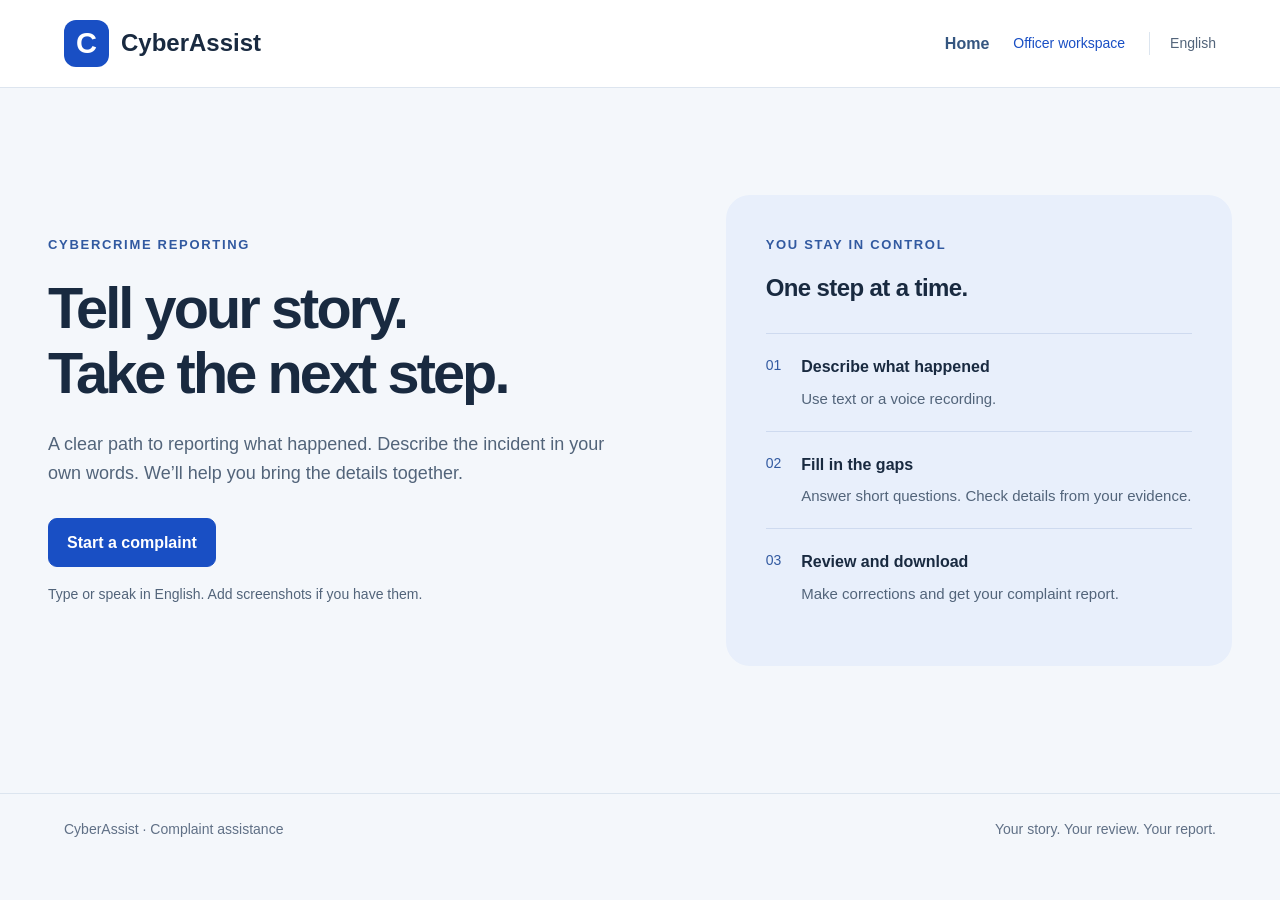
==== static/citizen.html @ 26fe91f8 "Build offline guided citizen complaint workflow" ====
<!doctype html>
<html lang="en"><head><meta charset="utf-8"><meta name="viewport" content="width=device-width,initial-scale=1"><title>CyberAssist · Report a cybercrime</title><link rel="icon" href="/static/cyberassist-mark.svg"><link rel="stylesheet" href="/static/citizen.css"></head>
<body><header class="header"><a class="brand" href="/" aria-label="CyberAssist home"><span class="brand-icon">C</span>CyberAssist</a><nav aria-label="Main navigation"><button class="text-button" id="home">Home</button><a href="/officer">Officer workspace</a><span class="language">English</span></nav></header>
<main><section id="landing" class="landing"><div class="hero"><span class="eyebrow">CYBERCRIME REPORTING</span><h1>Tell your story.<br>Take the next step.</h1><p>A clear path to reporting what happened. Describe the incident in your own words. We’ll help you bring the details together.</p><div class="hero-actions"><button class="primary" id="start">Start a complaint</button><button id="resume" hidden>Continue saved complaint</button></div><p class="small">Type or speak in English. Add screenshots if you have them.</p></div><aside class="hero-card"><span class="eyebrow">YOU STAY IN CONTROL</span><h2>One step at a time.</h2><ul class="feature-list"><li><span>01</span><div><strong>Describe what happened</strong><p>Use text or a voice recording.</p></div></li><li><span>02</span><div><strong>Fill in the gaps</strong><p>Answer short questions. Check details from your evidence.</p></div></li><li><span>03</span><div><strong>Review and download</strong><p>Make corrections and get your complaint report.</p></div></li></ul></aside></section>
<section id="workspace" hidden><div class="workspace-top"><div><span class="eyebrow">YOUR COMPLAINT</span><h1 id="step-title" tabindex="-1"></h1></div><span id="save-state" role="status">Not saved yet</span></div><nav id="steps" class="steps" aria-label="Complaint steps"></nav><div class="workspace-grid"><div class="content-card">
<section data-step="0"><h2>What happened?</h2><p>Tell us what happened, when it happened, and which app, website, or person was involved. It’s okay if you don’t remember everything.</p><label for="story">Your description</label><textarea id="story" rows="7" maxlength="12000" placeholder="For example: Someone contacted me about a job and asked me to pay a fee…"></textarea><div class="voice-row"><button id="record">Record my voice</button><label class="upload-button">Upload a recording<input type="file" id="audio" accept="audio/*"></label><span id="voice-status" role="status">Your transcript will appear here for you to check.</span></div><div id="transcript-panel" hidden><label for="transcript">Check your transcript before adding it</label><textarea id="transcript" rows="4"></textarea><button id="use-transcript">Add to my description</button></div><hr><h2>Add screenshots or documents <span class="optional">Optional</span></h2><p>Receipts, messages, or screenshots can help. Images and PDFs: up to 5 MB each.</p><label class="upload-button">Choose evidence<input id="evidence" type="file" accept="image/png,image/jpeg,image/webp,application/pdf" multiple></label><ul id="evidence-list" class="file-list"></ul></section>
<section data-step="1" hidden><h2>A few details will help</h2><p>We’ll ask about information that is missing. You can say “I don’t know” and continue.</p><div id="conversation" aria-live="polite"></div><div id="answer-box"><label for="answer">Your answer</label><textarea id="answer" rows="3" maxlength="4000"></textarea><div class="actions"><button id="send-answer" class="primary">Send answer</button><button id="unknown">I don’t know</button></div></div><div id="evidence-readings"></div></section>
<section data-step="2" hidden><h2>Check the details we found</h2><p>Correct anything that is wrong. Leave a field blank if you don’t know the answer.</p><div class="field-grid" id="incident-fields"></div><div class="category-box"><label for="category">Suggested complaint category</label><select id="category"><option value="">Check category after adding details</option></select><p class="small">You can change the suggestion if it does not describe what happened.</p></div></section>
<section data-step="3" hidden><h2>About you</h2><p>These details help identify and contact the person making the complaint.</p><form id="person-form"><div class="field-grid" id="person-fields"></div><hr><label for="id-kind">Identity document type <span class="optional">Optional</span></label><select id="id-kind"><option value="">Choose a document type</option><option>Masked Aadhaar</option><option>Driving licence</option><option>Passport</option><option>Voter ID</option><option>Other</option></select><label class="upload-button">Attach identity document<input id="identity" type="file" accept="image/png,image/jpeg,application/pdf"></label><p id="identity-status" class="small"></p><label for="suspect">What do you know about the suspect? <span class="optional">Optional</span></label><textarea id="suspect" rows="3" placeholder="Name, phone number, account, profile link, or Unknown"></textarea></form></section>
<section data-step="4" hidden><h2>Check your complaint</h2><p>Please check the description, amounts, dates, and contact details. Use the steps above to make changes.</p><div id="review"></div><label class="consent"><input type="checkbox" id="confirm">I have checked these details and agree to save this complaint and its attachments for investigator review.</label></section>
<section data-step="5" hidden><div class="completion"><span class="completion-mark">✓</span><h2>Your complaint report is ready</h2><p id="reference"></p><a id="download" class="primary" download>Download PDF</a><p>You can return to an earlier step to make changes. Changes will require a new review and report.</p></div></section>
<div id="notice" role="status" hidden></div><footer class="step-actions"><button id="back">Back</button><span id="step-counter"></span><button id="next" class="primary">Continue</button></footer></div><aside class="help-card"><span class="eyebrow">A LITTLE GUIDANCE</span><h3 id="help-title">Use your own words</h3><p id="help-text">You don’t need legal or technical language. Tell us what you saw and what happened next.</p><hr><h3>You can make changes</h3><p>Your progress is saved in this browser. Return to completed steps whenever you need to.</p><button id="restart" class="text-button">Start a different complaint</button></aside></div></section></main><footer class="site-footer"><span>CyberAssist · Complaint assistance</span><span>Your story. Your review. Your report.</span></footer><script src="/static/citizen.js" defer></script></body></html>
---- static/citizen.css ----
*{box-sizing:border-box}body{margin:0;background:#f4f7fb;color:#192a40;font:16px/1.6 "Segoe UI",Arial,sans-serif}button,input,textarea,select{font:inherit}button,a,input,textarea,select{outline-offset:4px}button,a.upload-button{cursor:pointer}button,.upload-button,.primary{border:1px solid #c6d1df;border-radius:9px;padding:11px 18px;background:#fff;color:#213b5e;font-weight:600;text-decoration:none;display:inline-flex;align-items:center;justify-content:center;gap:8px;cursor:pointer}button:hover,.upload-button:hover{background:#eaf0f9}.primary{background:#194fc4;color:white;border-color:#194fc4}.primary:hover{background:#123e9d}button:disabled{opacity:.55;cursor:wait}a{color:#194fc4}input,textarea,select{width:100%;border:1px solid #aabbd0;border-radius:8px;padding:12px;background:white;color:#192a40}textarea{resize:vertical}label{display:block;font-weight:600;margin:16px 0 7px}p{color:#52647a;margin:8px 0 20px}h1,h2,h3{line-height:1.2;letter-spacing:-.025em;margin:0 0 16px}h1{font-size:2rem}h2{font-size:1.5rem}h3{font-size:1.08rem}hr{border:0;border-top:1px solid #e0e7f0;margin:28px 0}[hidden]{display:none!important}.header{height:88px;background:white;border-bottom:1px solid #dde5ef;display:flex;align-items:center;justify-content:space-between;padding:0 max(5vw,24px)}.brand{font-size:24px;color:#192a40;text-decoration:none;font-weight:750;display:flex;align-items:center;gap:12px}.brand-icon{background:#194fc4;color:white;border-radius:12px;padding:0 12px;font-size:29px}.header nav{display:flex;align-items:center;gap:24px}.header nav a{text-decoration:none;font-size:14px}.text-button{border:0;background:none;padding:6px 0;color:#355680}.language{font-size:14px;color:#52647a;padding-left:20px;border-left:1px solid #dce5ef}main{max-width:1240px;margin:auto;padding:50px 28px 70px}.landing{display:grid;grid-template-columns:1.2fr 1fr;gap:70px;align-items:center;min-height:65vh}.eyebrow{font-size:13px;letter-spacing:.13em;font-weight:750;color:#3159a0;display:block;margin-bottom:18px}.hero h1{font-size:clamp(38px,4.5vw,62px);line-height:1.12;letter-spacing:-.05em;margin:20px 0 25px}.hero>p{font-size:18px;max-width:570px}.hero-actions{display:flex;gap:12px;flex-wrap:wrap;margin:30px 0 16px}.hero .small,.small{font-size:14px}.hero-card{background:#e8effb;border-radius:24px;padding:40px}.feature-list{list-style:none;padding:0;margin:30px 0 0}.feature-list li{display:flex;gap:20px;padding:20px 0;border-top:1px solid #cedaef}.feature-list li>span{font-size:14px;color:#3159a0}.feature-list p{font-size:15px;margin:7px 0 0}.workspace-top{display:flex;justify-content:space-between;align-items:center}.workspace-top .eyebrow{margin-bottom:8px}#save-state{font-size:14px;color:#49634f}.steps{display:flex;gap:6px;margin:22px 0 30px;overflow-x:auto;padding:4px 0 10px}.steps button{flex:1;min-width:125px;background:transparent;border:0;border-bottom:3px solid #d2dce9;border-radius:0;padding:10px 6px;font-size:14px;text-align:left;justify-content:flex-start}.steps button[aria-current=step]{border-color:#194fc4;color:#194fc4;background:#eaf0fb}.steps .number{display:inline-flex;border-radius:50%;background:#e2e9f3;min-width:25px;height:25px;align-items:center;justify-content:center;font-size:13px}.workspace-grid{display:grid;grid-template-columns:minmax(0,1fr) 255px;gap:26px;align-items:start}.content-card{background:#fff;border:1px solid #dce5ee;border-radius:16px;padding:32px}.help-card{background:#eaf0f8;border-radius:12px;padding:24px;font-size:14px}.help-card .eyebrow{font-size:12px}.help-card p{margin-bottom:16px}.voice-row,.actions{display:flex;gap:12px;flex-wrap:wrap;align-items:center;margin-top:15px}.voice-row span{font-size:14px;width:100%;color:#52647a}.upload-button{font-size:14px;width:fit-content;margin:0;position:relative}.upload-button input{position:absolute;inset:0;opacity:0;cursor:pointer;width:100%;height:100%}.optional{font-size:14px;font-weight:400;color:#62738a;letter-spacing:0}.file-list{list-style:none;padding:0}.file-list li{padding:12px;background:#f4f7fb;border-radius:8px;margin:8px 0;display:flex;align-items:center;gap:10px;justify-content:space-between;word-break:break-word}.file-list button{padding:4px 10px;font-size:14px}.step-actions{display:flex;justify-content:space-between;align-items:center;gap:16px;border-top:1px solid #e0e7f0;padding-top:24px;margin-top:30px}#step-counter{font-size:14px;color:#52647a}.field-grid{display:grid;grid-template-columns:1fr 1fr;gap:0 20px}.category-box{padding:16px 20px;background:#edf3ff;border-radius:10px;margin-top:28px}.bubble{background:#f0f4fa;border-radius:12px;padding:16px 20px;margin:12px 0;white-space:pre-wrap}.bubble.user{background:#e9f0ff;margin-left:25px}.bubble strong{display:block;font-size:13px;color:#3159a0;margin-bottom:5px}.reading{border:1px solid #d8e2ef;padding:12px;border-radius:9px;margin:10px 0;font-size:14px}.reading button{font-size:14px;padding:5px 10px;margin:8px 8px 0 0}.review-block{border-top:1px solid #e0e7f0;padding:20px 0;white-space:pre-wrap;overflow-wrap:anywhere}.review-block h3{margin:0 0 12px}.review-row{display:grid;grid-template-columns:155px 1fr;gap:12px;margin:6px 0;font-size:15px}.review-row span{color:#52647a}.consent{display:flex;align-items:flex-start;gap:12px;font-weight:400;padding:16px;background:#edf3ff;border-radius:10px}.consent input{width:20px;min-width:20px;margin-top:5px}.completion{text-align:center;padding:30px 0}.completion-mark{display:inline-flex;align-items:center;justify-content:center;background:#e1f3eb;color:#146648;border-radius:50%;width:60px;height:60px;font-size:28px;margin-bottom:20px}.completion .primary{margin:15px 0 25px}.site-footer{padding:24px max(5vw,24px);display:flex;justify-content:space-between;border-top:1px solid #dce5ef;color:#607086;font-size:14px}#notice{margin-top:20px;background:#fff3df;border:1px solid #e5bf77;border-radius:8px;padding:14px;color:#704c16}body.busy{cursor:progress}@media(max-width:900px){.landing{gap:30px}.workspace-grid{grid-template-columns:1fr}.help-card{display:none}.header nav{gap:15px}}@media(max-width:650px){main{padding:28px 16px 40px}.header{padding:0 18px;height:72px}.header nav a,.language{display:none}.landing{grid-template-columns:1fr;min-height:auto;gap:30px}.hero-card{padding:25px}.hero h1{font-size:42px}.content-card{padding:22px 18px}.field-grid{grid-template-columns:1fr}.workspace-top{display:block}#save-state{display:block;margin-top:10px}.site-footer{display:block}.site-footer span{display:block}.review-row{grid-template-columns:1fr;gap:0}.step-actions{gap:10px}.step-actions button{padding:10px 15px}}
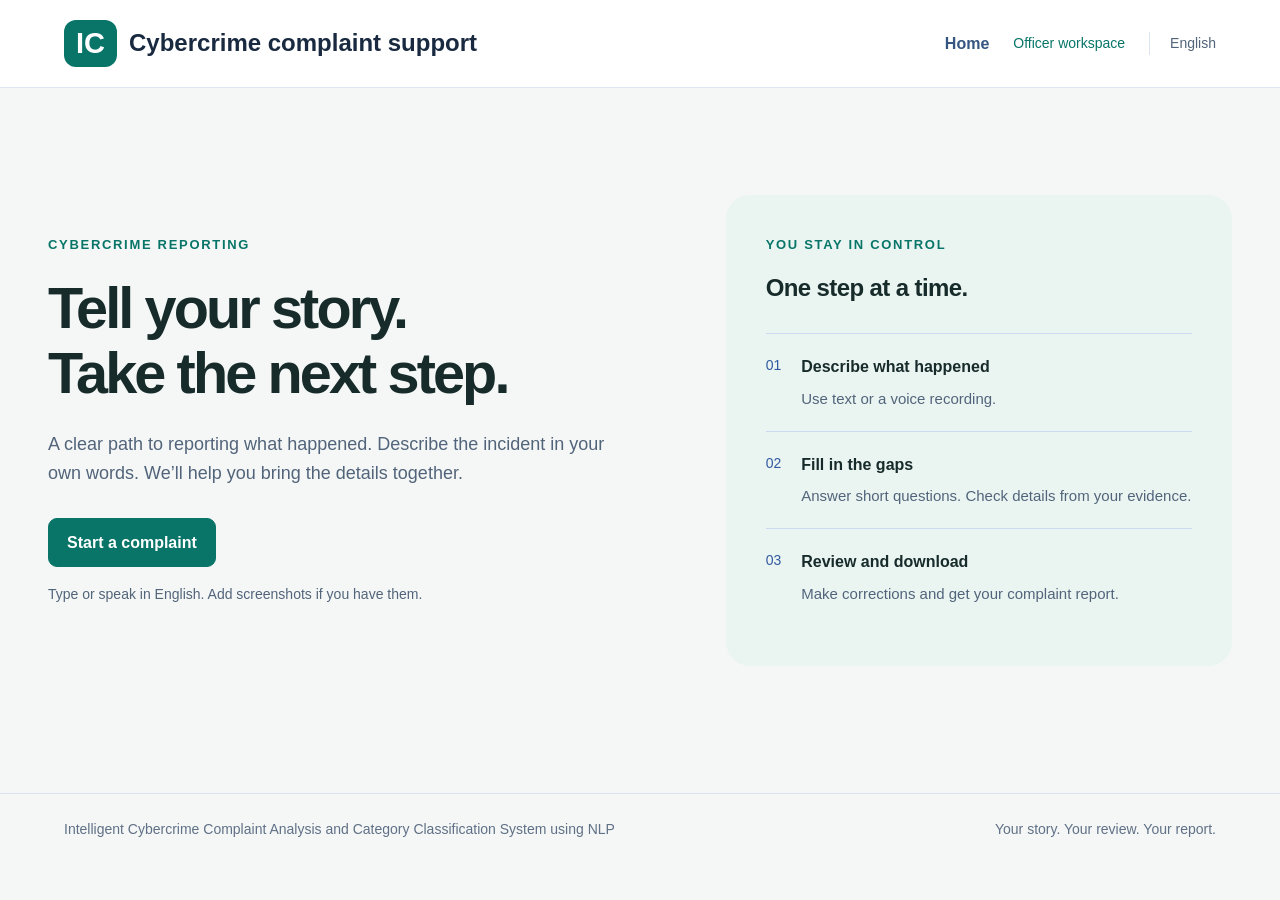
==== commit 8a4a8c11: "Refine offline intake branding and model warmup" ====
--- a/static/citizen.html
+++ b/static/citizen.html
@@ -1,6 +1,6 @@
 <!doctype html>
-<html lang="en"><head><meta charset="utf-8"><meta name="viewport" content="width=device-width,initial-scale=1"><title>CyberAssist · Report a cybercrime</title><link rel="icon" href="/static/cyberassist-mark.svg"><link rel="stylesheet" href="/static/citizen.css"></head>
-<body><header class="header"><a class="brand" href="/" aria-label="CyberAssist home"><span class="brand-icon">C</span>CyberAssist</a><nav aria-label="Main navigation"><button class="text-button" id="home">Home</button><a href="/officer">Officer workspace</a><span class="language">English</span></nav></header>
+<html lang="en"><head><meta charset="utf-8"><meta name="viewport" content="width=device-width,initial-scale=1"><title>Intelligent Cybercrime Complaint Analysis and Category Classification System using NLP</title><link rel="icon" href="/static/project-mark.svg"><link rel="stylesheet" href="/static/citizen.css"></head>
+<body><header class="header"><a class="brand" href="/" aria-label="Complaint support home"><span class="brand-icon">IC</span>Cybercrime complaint support</a><nav aria-label="Main navigation"><button class="text-button" id="home">Home</button><a href="/officer">Officer workspace</a><span class="language">English</span></nav></header>
 <main><section id="landing" class="landing"><div class="hero"><span class="eyebrow">CYBERCRIME REPORTING</span><h1>Tell your story.<br>Take the next step.</h1><p>A clear path to reporting what happened. Describe the incident in your own words. We’ll help you bring the details together.</p><div class="hero-actions"><button class="primary" id="start">Start a complaint</button><button id="resume" hidden>Continue saved complaint</button></div><p class="small">Type or speak in English. Add screenshots if you have them.</p></div><aside class="hero-card"><span class="eyebrow">YOU STAY IN CONTROL</span><h2>One step at a time.</h2><ul class="feature-list"><li><span>01</span><div><strong>Describe what happened</strong><p>Use text or a voice recording.</p></div></li><li><span>02</span><div><strong>Fill in the gaps</strong><p>Answer short questions. Check details from your evidence.</p></div></li><li><span>03</span><div><strong>Review and download</strong><p>Make corrections and get your complaint report.</p></div></li></ul></aside></section>
 <section id="workspace" hidden><div class="workspace-top"><div><span class="eyebrow">YOUR COMPLAINT</span><h1 id="step-title" tabindex="-1"></h1></div><span id="save-state" role="status">Not saved yet</span></div><nav id="steps" class="steps" aria-label="Complaint steps"></nav><div class="workspace-grid"><div class="content-card">
 <section data-step="0"><h2>What happened?</h2><p>Tell us what happened, when it happened, and which app, website, or person was involved. It’s okay if you don’t remember everything.</p><label for="story">Your description</label><textarea id="story" rows="7" maxlength="12000" placeholder="For example: Someone contacted me about a job and asked me to pay a fee…"></textarea><div class="voice-row"><button id="record">Record my voice</button><label class="upload-button">Upload a recording<input type="file" id="audio" accept="audio/*"></label><span id="voice-status" role="status">Your transcript will appear here for you to check.</span></div><div id="transcript-panel" hidden><label for="transcript">Check your transcript before adding it</label><textarea id="transcript" rows="4"></textarea><button id="use-transcript">Add to my description</button></div><hr><h2>Add screenshots or documents <span class="optional">Optional</span></h2><p>Receipts, messages, or screenshots can help. Images and PDFs: up to 5 MB each.</p><label class="upload-button">Choose evidence<input id="evidence" type="file" accept="image/png,image/jpeg,image/webp,application/pdf" multiple></label><ul id="evidence-list" class="file-list"></ul></section>
@@ -9,4 +9,4 @@
 <section data-step="3" hidden><h2>About you</h2><p>These details help identify and contact the person making the complaint.</p><form id="person-form"><div class="field-grid" id="person-fields"></div><hr><label for="id-kind">Identity document type <span class="optional">Optional</span></label><select id="id-kind"><option value="">Choose a document type</option><option>Masked Aadhaar</option><option>Driving licence</option><option>Passport</option><option>Voter ID</option><option>Other</option></select><label class="upload-button">Attach identity document<input id="identity" type="file" accept="image/png,image/jpeg,application/pdf"></label><p id="identity-status" class="small"></p><label for="suspect">What do you know about the suspect? <span class="optional">Optional</span></label><textarea id="suspect" rows="3" placeholder="Name, phone number, account, profile link, or Unknown"></textarea></form></section>
 <section data-step="4" hidden><h2>Check your complaint</h2><p>Please check the description, amounts, dates, and contact details. Use the steps above to make changes.</p><div id="review"></div><label class="consent"><input type="checkbox" id="confirm">I have checked these details and agree to save this complaint and its attachments for investigator review.</label></section>
 <section data-step="5" hidden><div class="completion"><span class="completion-mark">✓</span><h2>Your complaint report is ready</h2><p id="reference"></p><a id="download" class="primary" download>Download PDF</a><p>You can return to an earlier step to make changes. Changes will require a new review and report.</p></div></section>
-<div id="notice" role="status" hidden></div><footer class="step-actions"><button id="back">Back</button><span id="step-counter"></span><button id="next" class="primary">Continue</button></footer></div><aside class="help-card"><span class="eyebrow">A LITTLE GUIDANCE</span><h3 id="help-title">Use your own words</h3><p id="help-text">You don’t need legal or technical language. Tell us what you saw and what happened next.</p><hr><h3>You can make changes</h3><p>Your progress is saved in this browser. Return to completed steps whenever you need to.</p><button id="restart" class="text-button">Start a different complaint</button></aside></div></section></main><footer class="site-footer"><span>CyberAssist · Complaint assistance</span><span>Your story. Your review. Your report.</span></footer><script src="/static/citizen.js" defer></script></body></html>+<div id="notice" role="status" hidden></div><footer class="step-actions"><button id="back">Back</button><span id="step-counter"></span><button id="next" class="primary">Continue</button></footer></div><aside class="help-card"><span class="eyebrow">A LITTLE GUIDANCE</span><h3 id="help-title">Use your own words</h3><p id="help-text">You don’t need legal or technical language. Tell us what you saw and what happened next.</p><hr><h3>You can make changes</h3><p>Your progress is saved in this browser. Return to completed steps whenever you need to.</p><button id="restart" class="text-button">Start a different complaint</button></aside></div></section></main><footer class="site-footer"><span>Intelligent Cybercrime Complaint Analysis and Category Classification System using NLP</span><span>Your story. Your review. Your report.</span></footer><script src="/static/citizen.js" defer></script></body></html>
--- a/static/citizen.css
+++ b/static/citizen.css
@@ -1 +1,5 @@
 *{box-sizing:border-box}body{margin:0;background:#f4f7fb;color:#192a40;font:16px/1.6 "Segoe UI",Arial,sans-serif}button,input,textarea,select{font:inherit}button,a,input,textarea,select{outline-offset:4px}button,a.upload-button{cursor:pointer}button,.upload-button,.primary{border:1px solid #c6d1df;border-radius:9px;padding:11px 18px;background:#fff;color:#213b5e;font-weight:600;text-decoration:none;display:inline-flex;align-items:center;justify-content:center;gap:8px;cursor:pointer}button:hover,.upload-button:hover{background:#eaf0f9}.primary{background:#194fc4;color:white;border-color:#194fc4}.primary:hover{background:#123e9d}button:disabled{opacity:.55;cursor:wait}a{color:#194fc4}input,textarea,select{width:100%;border:1px solid #aabbd0;border-radius:8px;padding:12px;background:white;color:#192a40}textarea{resize:vertical}label{display:block;font-weight:600;margin:16px 0 7px}p{color:#52647a;margin:8px 0 20px}h1,h2,h3{line-height:1.2;letter-spacing:-.025em;margin:0 0 16px}h1{font-size:2rem}h2{font-size:1.5rem}h3{font-size:1.08rem}hr{border:0;border-top:1px solid #e0e7f0;margin:28px 0}[hidden]{display:none!important}.header{height:88px;background:white;border-bottom:1px solid #dde5ef;display:flex;align-items:center;justify-content:space-between;padding:0 max(5vw,24px)}.brand{font-size:24px;color:#192a40;text-decoration:none;font-weight:750;display:flex;align-items:center;gap:12px}.brand-icon{background:#194fc4;color:white;border-radius:12px;padding:0 12px;font-size:29px}.header nav{display:flex;align-items:center;gap:24px}.header nav a{text-decoration:none;font-size:14px}.text-button{border:0;background:none;padding:6px 0;color:#355680}.language{font-size:14px;color:#52647a;padding-left:20px;border-left:1px solid #dce5ef}main{max-width:1240px;margin:auto;padding:50px 28px 70px}.landing{display:grid;grid-template-columns:1.2fr 1fr;gap:70px;align-items:center;min-height:65vh}.eyebrow{font-size:13px;letter-spacing:.13em;font-weight:750;color:#3159a0;display:block;margin-bottom:18px}.hero h1{font-size:clamp(38px,4.5vw,62px);line-height:1.12;letter-spacing:-.05em;margin:20px 0 25px}.hero>p{font-size:18px;max-width:570px}.hero-actions{display:flex;gap:12px;flex-wrap:wrap;margin:30px 0 16px}.hero .small,.small{font-size:14px}.hero-card{background:#e8effb;border-radius:24px;padding:40px}.feature-list{list-style:none;padding:0;margin:30px 0 0}.feature-list li{display:flex;gap:20px;padding:20px 0;border-top:1px solid #cedaef}.feature-list li>span{font-size:14px;color:#3159a0}.feature-list p{font-size:15px;margin:7px 0 0}.workspace-top{display:flex;justify-content:space-between;align-items:center}.workspace-top .eyebrow{margin-bottom:8px}#save-state{font-size:14px;color:#49634f}.steps{display:flex;gap:6px;margin:22px 0 30px;overflow-x:auto;padding:4px 0 10px}.steps button{flex:1;min-width:125px;background:transparent;border:0;border-bottom:3px solid #d2dce9;border-radius:0;padding:10px 6px;font-size:14px;text-align:left;justify-content:flex-start}.steps button[aria-current=step]{border-color:#194fc4;color:#194fc4;background:#eaf0fb}.steps .number{display:inline-flex;border-radius:50%;background:#e2e9f3;min-width:25px;height:25px;align-items:center;justify-content:center;font-size:13px}.workspace-grid{display:grid;grid-template-columns:minmax(0,1fr) 255px;gap:26px;align-items:start}.content-card{background:#fff;border:1px solid #dce5ee;border-radius:16px;padding:32px}.help-card{background:#eaf0f8;border-radius:12px;padding:24px;font-size:14px}.help-card .eyebrow{font-size:12px}.help-card p{margin-bottom:16px}.voice-row,.actions{display:flex;gap:12px;flex-wrap:wrap;align-items:center;margin-top:15px}.voice-row span{font-size:14px;width:100%;color:#52647a}.upload-button{font-size:14px;width:fit-content;margin:0;position:relative}.upload-button input{position:absolute;inset:0;opacity:0;cursor:pointer;width:100%;height:100%}.optional{font-size:14px;font-weight:400;color:#62738a;letter-spacing:0}.file-list{list-style:none;padding:0}.file-list li{padding:12px;background:#f4f7fb;border-radius:8px;margin:8px 0;display:flex;align-items:center;gap:10px;justify-content:space-between;word-break:break-word}.file-list button{padding:4px 10px;font-size:14px}.step-actions{display:flex;justify-content:space-between;align-items:center;gap:16px;border-top:1px solid #e0e7f0;padding-top:24px;margin-top:30px}#step-counter{font-size:14px;color:#52647a}.field-grid{display:grid;grid-template-columns:1fr 1fr;gap:0 20px}.category-box{padding:16px 20px;background:#edf3ff;border-radius:10px;margin-top:28px}.bubble{background:#f0f4fa;border-radius:12px;padding:16px 20px;margin:12px 0;white-space:pre-wrap}.bubble.user{background:#e9f0ff;margin-left:25px}.bubble strong{display:block;font-size:13px;color:#3159a0;margin-bottom:5px}.reading{border:1px solid #d8e2ef;padding:12px;border-radius:9px;margin:10px 0;font-size:14px}.reading button{font-size:14px;padding:5px 10px;margin:8px 8px 0 0}.review-block{border-top:1px solid #e0e7f0;padding:20px 0;white-space:pre-wrap;overflow-wrap:anywhere}.review-block h3{margin:0 0 12px}.review-row{display:grid;grid-template-columns:155px 1fr;gap:12px;margin:6px 0;font-size:15px}.review-row span{color:#52647a}.consent{display:flex;align-items:flex-start;gap:12px;font-weight:400;padding:16px;background:#edf3ff;border-radius:10px}.consent input{width:20px;min-width:20px;margin-top:5px}.completion{text-align:center;padding:30px 0}.completion-mark{display:inline-flex;align-items:center;justify-content:center;background:#e1f3eb;color:#146648;border-radius:50%;width:60px;height:60px;font-size:28px;margin-bottom:20px}.completion .primary{margin:15px 0 25px}.site-footer{padding:24px max(5vw,24px);display:flex;justify-content:space-between;border-top:1px solid #dce5ef;color:#607086;font-size:14px}#notice{margin-top:20px;background:#fff3df;border:1px solid #e5bf77;border-radius:8px;padding:14px;color:#704c16}body.busy{cursor:progress}@media(max-width:900px){.landing{gap:30px}.workspace-grid{grid-template-columns:1fr}.help-card{display:none}.header nav{gap:15px}}@media(max-width:650px){main{padding:28px 16px 40px}.header{padding:0 18px;height:72px}.header nav a,.language{display:none}.landing{grid-template-columns:1fr;min-height:auto;gap:30px}.hero-card{padding:25px}.hero h1{font-size:42px}.content-card{padding:22px 18px}.field-grid{grid-template-columns:1fr}.workspace-top{display:block}#save-state{display:block;margin-top:10px}.site-footer{display:block}.site-footer span{display:block}.review-row{grid-template-columns:1fr;gap:0}.step-actions{gap:10px}.step-actions button{padding:10px 15px}}
+
+/* Match the established project palette used by the main landing page. */
+:root{--intake-primary:#087568;--intake-hover:#065c53;--intake-soft:#eaf5f2;--intake-border:#c8e1d9}
+body{background:#f4f7f6;color:#172b2a}.primary{background:var(--intake-primary);border-color:var(--intake-primary)}.primary:hover{background:var(--intake-hover)}a,.eyebrow{color:var(--intake-primary)}.brand-icon{background:var(--intake-primary)}.hero-card,.help-card{background:#eaf5f2}.steps button[aria-current=step]{border-color:var(--intake-primary);color:var(--intake-primary);background:var(--intake-soft)}.steps .number{background:#e4efec}.category-box,.consent{background:#edf6f3}.bubble strong{color:#087568}
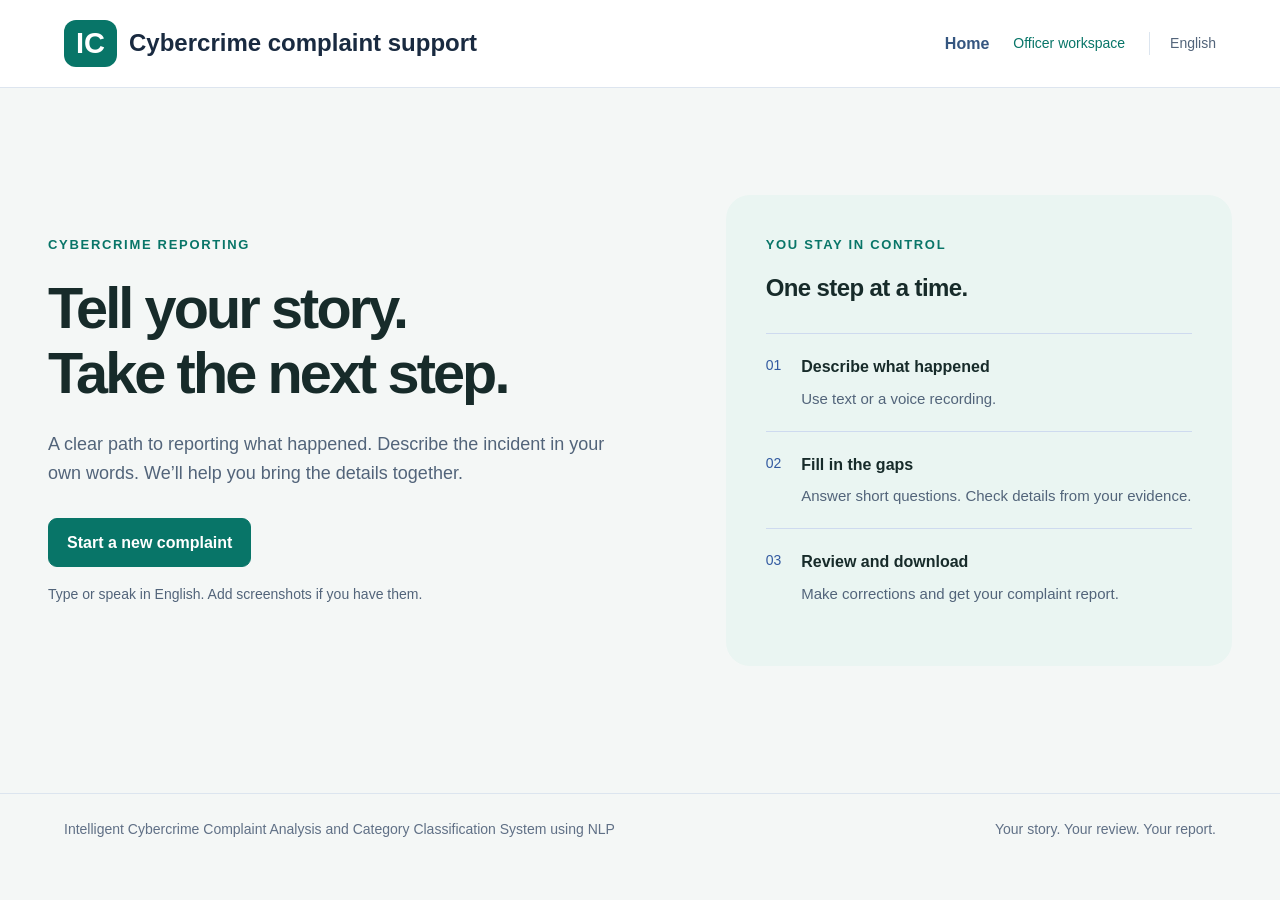
==== commit aff0f6cb: "Start a fresh intake session from new complaint buttons" ====
--- a/static/citizen.html
+++ b/static/citizen.html
@@ -1,12 +1,15 @@
 <!doctype html>
 <html lang="en"><head><meta charset="utf-8"><meta name="viewport" content="width=device-width,initial-scale=1"><title>Intelligent Cybercrime Complaint Analysis and Category Classification System using NLP</title><link rel="icon" href="/static/project-mark.svg"><link rel="stylesheet" href="/static/citizen.css"></head>
 <body><header class="header"><a class="brand" href="/" aria-label="Complaint support home"><span class="brand-icon">IC</span>Cybercrime complaint support</a><nav aria-label="Main navigation"><button class="text-button" id="home">Home</button><a href="/officer">Officer workspace</a><span class="language">English</span></nav></header>
-<main><section id="landing" class="landing"><div class="hero"><span class="eyebrow">CYBERCRIME REPORTING</span><h1>Tell your story.<br>Take the next step.</h1><p>A clear path to reporting what happened. Describe the incident in your own words. We’ll help you bring the details together.</p><div class="hero-actions"><button class="primary" id="start">Start a complaint</button><button id="resume" hidden>Continue saved complaint</button></div><p class="small">Type or speak in English. Add screenshots if you have them.</p></div><aside class="hero-card"><span class="eyebrow">YOU STAY IN CONTROL</span><h2>One step at a time.</h2><ul class="feature-list"><li><span>01</span><div><strong>Describe what happened</strong><p>Use text or a voice recording.</p></div></li><li><span>02</span><div><strong>Fill in the gaps</strong><p>Answer short questions. Check details from your evidence.</p></div></li><li><span>03</span><div><strong>Review and download</strong><p>Make corrections and get your complaint report.</p></div></li></ul></aside></section>
+<main><section id="landing" class="landing"><div class="hero"><span class="eyebrow">CYBERCRIME REPORTING</span><h1>Tell your story.<br>Take the next step.</h1><p>A clear path to reporting what happened. Describe the incident in your own words. We’ll help you bring the details together.</p><div class="hero-actions"><button class="primary" id="start">Start a new complaint</button><button id="resume" hidden>Continue saved complaint</button></div><p class="small">Type or speak in English. Add screenshots if you have them.</p></div><aside class="hero-card"><span class="eyebrow">YOU STAY IN CONTROL</span><h2>One step at a time.</h2><ul class="feature-list"><li><span>01</span><div><strong>Describe what happened</strong><p>Use text or a voice recording.</p></div></li><li><span>02</span><div><strong>Fill in the gaps</strong><p>Answer short questions. Check details from your evidence.</p></div></li><li><span>03</span><div><strong>Review and download</strong><p>Make corrections and get your complaint report.</p></div></li></ul></aside></section>
 <section id="workspace" hidden><div class="workspace-top"><div><span class="eyebrow">YOUR COMPLAINT</span><h1 id="step-title" tabindex="-1"></h1></div><span id="save-state" role="status">Not saved yet</span></div><nav id="steps" class="steps" aria-label="Complaint steps"></nav><div class="workspace-grid"><div class="content-card">
-<section data-step="0"><h2>What happened?</h2><p>Tell us what happened, when it happened, and which app, website, or person was involved. It’s okay if you don’t remember everything.</p><label for="story">Your description</label><textarea id="story" rows="7" maxlength="12000" placeholder="For example: Someone contacted me about a job and asked me to pay a fee…"></textarea><div class="voice-row"><button id="record">Record my voice</button><label class="upload-button">Upload a recording<input type="file" id="audio" accept="audio/*"></label><span id="voice-status" role="status">Your transcript will appear here for you to check.</span></div><div id="transcript-panel" hidden><label for="transcript">Check your transcript before adding it</label><textarea id="transcript" rows="4"></textarea><button id="use-transcript">Add to my description</button></div><hr><h2>Add screenshots or documents <span class="optional">Optional</span></h2><p>Receipts, messages, or screenshots can help. Images and PDFs: up to 5 MB each.</p><label class="upload-button">Choose evidence<input id="evidence" type="file" accept="image/png,image/jpeg,image/webp,application/pdf" multiple></label><ul id="evidence-list" class="file-list"></ul></section>
+<section data-step="0"><h2>What happened?</h2><p>Tell us what happened, when it happened, and which app, website, or person was involved. It’s okay if you don’t remember everything.</p><label for="story">Your description</label><textarea id="story" rows="7" maxlength="12000" placeholder="For example: Someone contacted me about a job and asked me to pay a fee…"></textarea><div class="voice-row"><button id="record">Record my voice</button><label class="upload-button">Choose a recording<input type="file" id="audio" accept="audio/*"></label><span id="voice-status" role="status" aria-live="polite">Record your voice, then listen before choosing to transcribe.</span></div>
+<div id="recording-indicator" class="recording-indicator" hidden><span class="recording-dot" aria-hidden="true"></span><strong>Recording in progress</strong><time id="recording-time" aria-label="Recording duration">00:00</time><span>Microphone is on. Press Stop recording when you finish. Maximum 2 minutes.</span></div>
+<section id="recording-preview" class="recording-preview" aria-labelledby="recording-preview-title" hidden><h3 id="recording-preview-title">Listen to your recording</h3><p id="recording-name" class="small"></p><audio id="recording-player" controls preload="metadata" aria-label="Preview your recording"></audio><p class="small">Nothing is sent for transcription until you choose Use recording. This recording stays here until you leave or reload this page.</p><div class="actions"><button type="button" id="transcribe-recording" class="primary">Use recording — transcribe</button><button type="button" id="record-again">Record again</button><button type="button" id="discard-recording">Discard recording</button></div></section>
+<div id="transcript-panel" hidden><label for="transcript">Check your transcript before adding it</label><textarea id="transcript" rows="4"></textarea><button id="use-transcript">Add to my description</button></div><hr><h2>Add screenshots or documents <span class="optional">Optional</span></h2><p>Receipts, messages, or screenshots can help. Images and PDFs: up to 5 MB each.</p><label class="upload-button">Choose evidence<input id="evidence" type="file" accept="image/png,image/jpeg,image/webp,application/pdf" multiple></label><ul id="evidence-list" class="file-list"></ul></section>
 <section data-step="1" hidden><h2>A few details will help</h2><p>We’ll ask about information that is missing. You can say “I don’t know” and continue.</p><div id="conversation" aria-live="polite"></div><div id="answer-box"><label for="answer">Your answer</label><textarea id="answer" rows="3" maxlength="4000"></textarea><div class="actions"><button id="send-answer" class="primary">Send answer</button><button id="unknown">I don’t know</button></div></div><div id="evidence-readings"></div></section>
 <section data-step="2" hidden><h2>Check the details we found</h2><p>Correct anything that is wrong. Leave a field blank if you don’t know the answer.</p><div class="field-grid" id="incident-fields"></div><div class="category-box"><label for="category">Suggested complaint category</label><select id="category"><option value="">Check category after adding details</option></select><p class="small">You can change the suggestion if it does not describe what happened.</p></div></section>
-<section data-step="3" hidden><h2>About you</h2><p>These details help identify and contact the person making the complaint.</p><form id="person-form"><div class="field-grid" id="person-fields"></div><hr><label for="id-kind">Identity document type <span class="optional">Optional</span></label><select id="id-kind"><option value="">Choose a document type</option><option>Masked Aadhaar</option><option>Driving licence</option><option>Passport</option><option>Voter ID</option><option>Other</option></select><label class="upload-button">Attach identity document<input id="identity" type="file" accept="image/png,image/jpeg,application/pdf"></label><p id="identity-status" class="small"></p><label for="suspect">What do you know about the suspect? <span class="optional">Optional</span></label><textarea id="suspect" rows="3" placeholder="Name, phone number, account, profile link, or Unknown"></textarea></form></section>
+<section data-step="3" hidden><h2>About you</h2><p>These details help identify and contact the person making the complaint.</p><p class="small">Fields marked * are required.</p><form id="person-form"><div class="field-grid" id="person-fields"></div><p id="location-status" class="small" role="status"></p><button type="button" id="retry-locations" hidden>Reload location list</button><hr><label for="id-kind">Identity document type <span class="optional">Optional</span></label><select id="id-kind"><option value="">Choose a document type</option><option>Masked Aadhaar</option><option>Driving licence</option><option>Passport</option><option>Voter ID</option><option>Other</option></select><label class="upload-button">Attach identity document<input id="identity" type="file" accept="image/png,image/jpeg,application/pdf"></label><p id="identity-status" class="small"></p><label for="suspect">What do you know about the suspect? <span class="optional">Optional</span></label><textarea id="suspect" rows="3" placeholder="Name, phone number, account, profile link, or Unknown"></textarea></form></section>
 <section data-step="4" hidden><h2>Check your complaint</h2><p>Please check the description, amounts, dates, and contact details. Use the steps above to make changes.</p><div id="review"></div><label class="consent"><input type="checkbox" id="confirm">I have checked these details and agree to save this complaint and its attachments for investigator review.</label></section>
 <section data-step="5" hidden><div class="completion"><span class="completion-mark">✓</span><h2>Your complaint report is ready</h2><p id="reference"></p><a id="download" class="primary" download>Download PDF</a><p>You can return to an earlier step to make changes. Changes will require a new review and report.</p></div></section>
-<div id="notice" role="status" hidden></div><footer class="step-actions"><button id="back">Back</button><span id="step-counter"></span><button id="next" class="primary">Continue</button></footer></div><aside class="help-card"><span class="eyebrow">A LITTLE GUIDANCE</span><h3 id="help-title">Use your own words</h3><p id="help-text">You don’t need legal or technical language. Tell us what you saw and what happened next.</p><hr><h3>You can make changes</h3><p>Your progress is saved in this browser. Return to completed steps whenever you need to.</p><button id="restart" class="text-button">Start a different complaint</button></aside></div></section></main><footer class="site-footer"><span>Intelligent Cybercrime Complaint Analysis and Category Classification System using NLP</span><span>Your story. Your review. Your report.</span></footer><script src="/static/citizen.js" defer></script></body></html>
+<div id="notice" role="status" hidden></div><footer class="step-actions"><button id="back">Back</button><span id="step-counter"></span><button id="next" class="primary">Continue</button></footer></div><aside class="help-card"><span class="eyebrow">A LITTLE GUIDANCE</span><h3 id="help-title">Use your own words</h3><p id="help-text">You don’t need legal or technical language. Tell us what you saw and what happened next.</p><hr><h3>You can make changes</h3><p>Your progress is saved in this browser. Return to completed steps whenever you need to.</p><button id="restart" class="text-button">Start a different complaint</button></aside></div></section></main><footer class="site-footer"><span>Intelligent Cybercrime Complaint Analysis and Category Classification System using NLP</span><span>Your story. Your review. Your report.</span></footer><script src="/static/citizen-details.js" defer></script><script src="/static/citizen.js" defer></script></body></html>
--- a/static/citizen.css
+++ b/static/citizen.css
@@ -3,3 +3,7 @@
 /* Match the established project palette used by the main landing page. */
 :root{--intake-primary:#087568;--intake-hover:#065c53;--intake-soft:#eaf5f2;--intake-border:#c8e1d9}
 body{background:#f4f7f6;color:#172b2a}.primary{background:var(--intake-primary);border-color:var(--intake-primary)}.primary:hover{background:var(--intake-hover)}a,.eyebrow{color:var(--intake-primary)}.brand-icon{background:var(--intake-primary)}.hero-card,.help-card{background:#eaf5f2}.steps button[aria-current=step]{border-color:var(--intake-primary);color:var(--intake-primary);background:var(--intake-soft)}.steps .number{background:#e4efec}.category-box,.consent{background:#edf6f3}.bubble strong{color:#087568}
+
+.recording-indicator{display:flex;align-items:center;gap:12px;flex-wrap:wrap;margin-top:18px;padding:16px;border:1px solid #e6a5a5;border-radius:10px;background:#fff2f2;color:#8f2020}.recording-indicator>span:last-child{flex-basis:100%;font-size:14px}.recording-dot{width:12px;height:12px;border-radius:50%;background:#c42c2c;animation:recording-pulse 1.2s ease-in-out infinite}.recording-indicator time{font-variant-numeric:tabular-nums;font-weight:700}#record[aria-pressed="true"]{background:#a92525;color:#fff;border-color:#a92525}.recording-preview{margin-top:20px;padding:20px;border:1px solid var(--intake-border);border-radius:12px;background:var(--intake-soft)}.recording-preview audio{display:block;width:100%;margin:12px 0}.recording-preview .small{overflow-wrap:anywhere}@keyframes recording-pulse{50%{opacity:.35}}@media(prefers-reduced-motion:reduce){.recording-dot{animation:none}}
+
+.phone-field{display:flex;align-items:stretch;border:1px solid #aabbd0;border-radius:8px;background:#fff;overflow:hidden}.phone-field>span{display:flex;align-items:center;padding:0 12px;border-right:1px solid #c8e1d9;background:#edf6f3;font-weight:600;white-space:nowrap}.phone-field input{min-width:0;border:0;border-radius:0}.phone-field:focus-within{outline:2px solid var(--intake-primary);outline-offset:2px}select:disabled{background:#eef3f2;color:#617572}
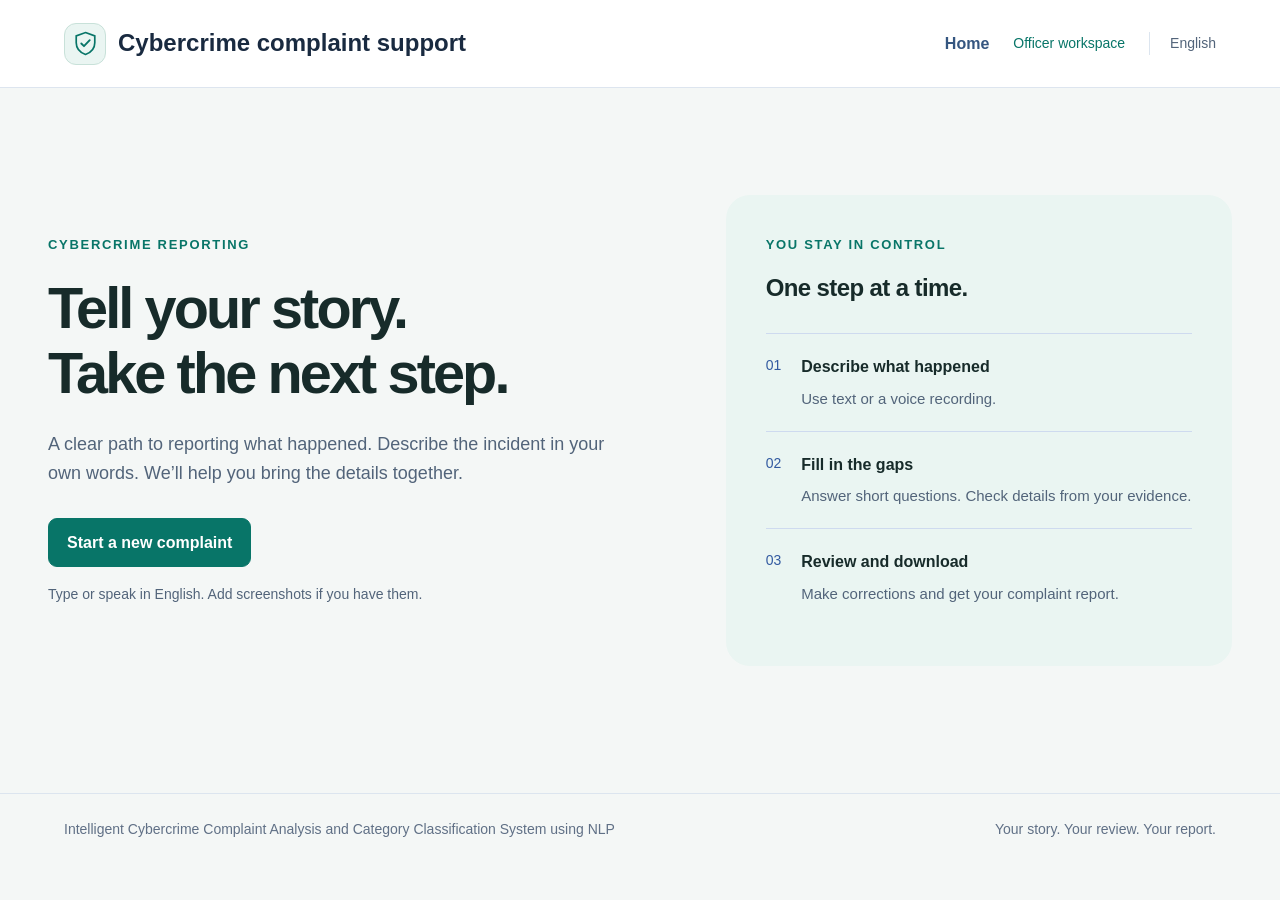
==== commit 8cc1f920: "Match citizen portal logo to officer workspace shield" ====
--- a/static/citizen.html
+++ b/static/citizen.html
@@ -1,6 +1,6 @@
 <!doctype html>
 <html lang="en"><head><meta charset="utf-8"><meta name="viewport" content="width=device-width,initial-scale=1"><title>Intelligent Cybercrime Complaint Analysis and Category Classification System using NLP</title><link rel="icon" href="/static/project-mark.svg"><link rel="stylesheet" href="/static/citizen.css"></head>
-<body><header class="header"><a class="brand" href="/" aria-label="Complaint support home"><span class="brand-icon">IC</span>Cybercrime complaint support</a><nav aria-label="Main navigation"><button class="text-button" id="home">Home</button><a href="/officer">Officer workspace</a><span class="language">English</span></nav></header>
+<body><header class="header"><a class="brand" href="/" aria-label="Complaint support home"><span class="brand-icon" aria-hidden="true"><svg viewBox="0 0 32 32" fill="none"><path d="M16 3 27 7v8c0 7-4.6 11.6-11 14-6.4-2.4-11-7-11-14V7l11-4Z" stroke="currentColor" stroke-width="2"/><path d="m11 16 3.2 3.2L21 12" stroke="currentColor" stroke-width="2.2" stroke-linecap="round" stroke-linejoin="round"/></svg></span>Cybercrime complaint support</a><nav aria-label="Main navigation"><button class="text-button" id="home">Home</button><a href="/officer">Officer workspace</a><span class="language">English</span></nav></header>
 <main><section id="landing" class="landing"><div class="hero"><span class="eyebrow">CYBERCRIME REPORTING</span><h1>Tell your story.<br>Take the next step.</h1><p>A clear path to reporting what happened. Describe the incident in your own words. We’ll help you bring the details together.</p><div class="hero-actions"><button class="primary" id="start">Start a new complaint</button><button id="resume" hidden>Continue saved complaint</button></div><p class="small">Type or speak in English. Add screenshots if you have them.</p></div><aside class="hero-card"><span class="eyebrow">YOU STAY IN CONTROL</span><h2>One step at a time.</h2><ul class="feature-list"><li><span>01</span><div><strong>Describe what happened</strong><p>Use text or a voice recording.</p></div></li><li><span>02</span><div><strong>Fill in the gaps</strong><p>Answer short questions. Check details from your evidence.</p></div></li><li><span>03</span><div><strong>Review and download</strong><p>Make corrections and get your complaint report.</p></div></li></ul></aside></section>
 <section id="workspace" hidden><div class="workspace-top"><div><span class="eyebrow">YOUR COMPLAINT</span><h1 id="step-title" tabindex="-1"></h1></div><span id="save-state" role="status">Not saved yet</span></div><nav id="steps" class="steps" aria-label="Complaint steps"></nav><div class="workspace-grid"><div class="content-card">
 <section data-step="0"><h2>What happened?</h2><p>Tell us what happened, when it happened, and which app, website, or person was involved. It’s okay if you don’t remember everything.</p><label for="story">Your description</label><textarea id="story" rows="7" maxlength="12000" placeholder="For example: Someone contacted me about a job and asked me to pay a fee…"></textarea><div class="voice-row"><button id="record">Record my voice</button><label class="upload-button">Choose a recording<input type="file" id="audio" accept="audio/*"></label><span id="voice-status" role="status" aria-live="polite">Record your voice, then listen before choosing to transcribe.</span></div>
--- a/static/citizen.css
+++ b/static/citizen.css
@@ -7,3 +7,5 @@
 .recording-indicator{display:flex;align-items:center;gap:12px;flex-wrap:wrap;margin-top:18px;padding:16px;border:1px solid #e6a5a5;border-radius:10px;background:#fff2f2;color:#8f2020}.recording-indicator>span:last-child{flex-basis:100%;font-size:14px}.recording-dot{width:12px;height:12px;border-radius:50%;background:#c42c2c;animation:recording-pulse 1.2s ease-in-out infinite}.recording-indicator time{font-variant-numeric:tabular-nums;font-weight:700}#record[aria-pressed="true"]{background:#a92525;color:#fff;border-color:#a92525}.recording-preview{margin-top:20px;padding:20px;border:1px solid var(--intake-border);border-radius:12px;background:var(--intake-soft)}.recording-preview audio{display:block;width:100%;margin:12px 0}.recording-preview .small{overflow-wrap:anywhere}@keyframes recording-pulse{50%{opacity:.35}}@media(prefers-reduced-motion:reduce){.recording-dot{animation:none}}
 
 .phone-field{display:flex;align-items:stretch;border:1px solid #aabbd0;border-radius:8px;background:#fff;overflow:hidden}.phone-field>span{display:flex;align-items:center;padding:0 12px;border-right:1px solid #c8e1d9;background:#edf6f3;font-weight:600;white-space:nowrap}.phone-field input{min-width:0;border:0;border-radius:0}.phone-field:focus-within{outline:2px solid var(--intake-primary);outline-offset:2px}select:disabled{background:#eef3f2;color:#617572}
+
+.brand-icon{width:42px;height:42px;flex:0 0 42px;display:grid;place-items:center;padding:0;background:var(--intake-soft);color:var(--intake-primary);border:1px solid var(--intake-border)}.brand-icon svg{width:27px;height:27px}
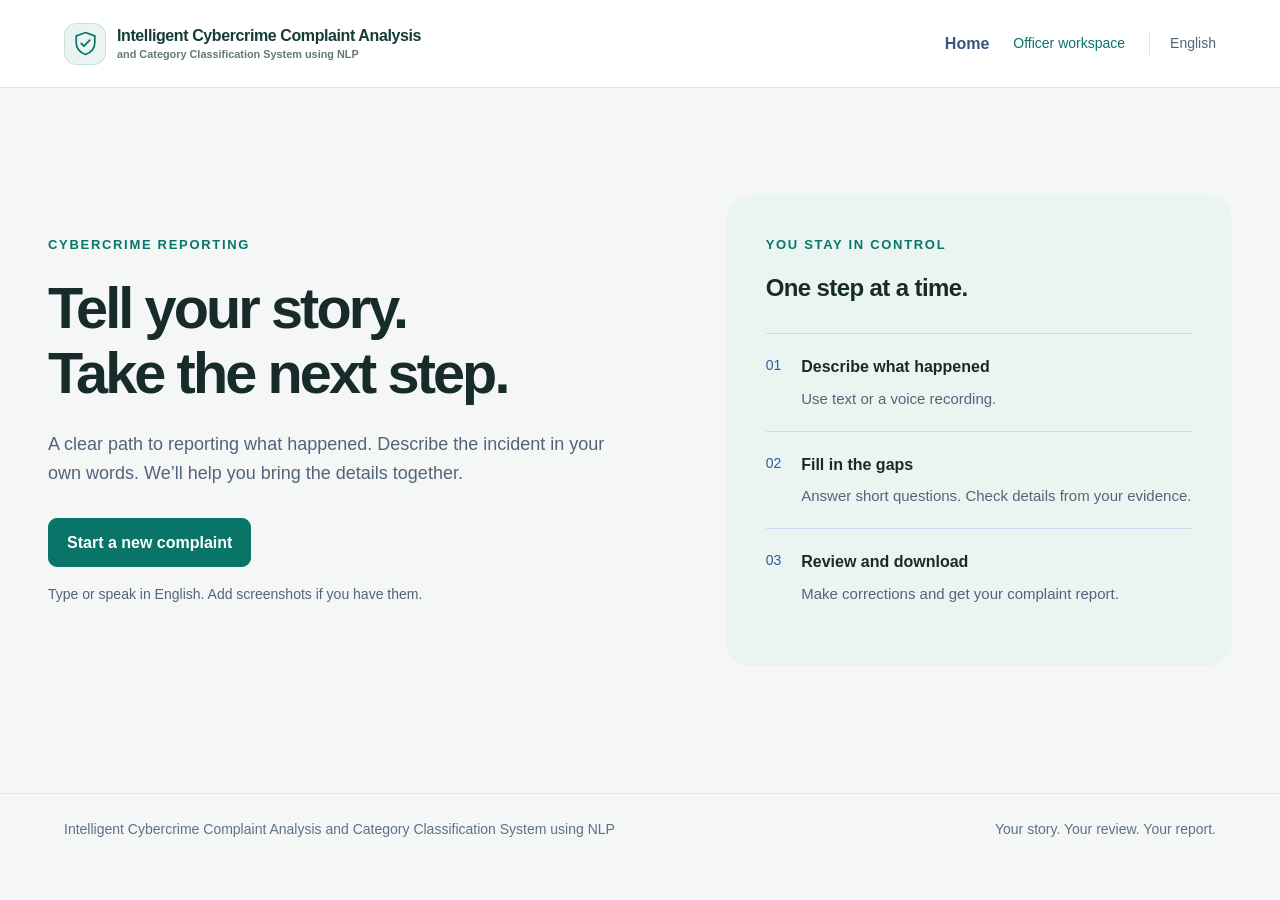
==== commit 11fbdf59: "Match user dashboard brand name to officer workspace" ====
--- a/static/citizen.html
+++ b/static/citizen.html
@@ -1,6 +1,6 @@
 <!doctype html>
-<html lang="en"><head><meta charset="utf-8"><meta name="viewport" content="width=device-width,initial-scale=1"><title>Intelligent Cybercrime Complaint Analysis and Category Classification System using NLP</title><link rel="icon" href="/static/project-mark.svg"><link rel="stylesheet" href="/static/citizen.css"></head>
-<body><header class="header"><a class="brand" href="/" aria-label="Complaint support home"><span class="brand-icon" aria-hidden="true"><svg viewBox="0 0 32 32" fill="none"><path d="M16 3 27 7v8c0 7-4.6 11.6-11 14-6.4-2.4-11-7-11-14V7l11-4Z" stroke="currentColor" stroke-width="2"/><path d="m11 16 3.2 3.2L21 12" stroke="currentColor" stroke-width="2.2" stroke-linecap="round" stroke-linejoin="round"/></svg></span>Cybercrime complaint support</a><nav aria-label="Main navigation"><button class="text-button" id="home">Home</button><a href="/officer">Officer workspace</a><span class="language">English</span></nav></header>
+<html lang="en"><head><meta charset="utf-8"><meta name="viewport" content="width=device-width,initial-scale=1"><title>Intelligent Cybercrime Complaint Analysis and Category Classification System using NLP</title><link rel="icon" href="/static/project-mark.svg"><link rel="stylesheet" href="/static/citizen.css?v=20261121-brand-title"></head>
+<body><header class="header"><a class="brand" href="/" aria-label="Complaint support home"><span class="brand-icon" aria-hidden="true"><svg viewBox="0 0 32 32" fill="none"><path d="M16 3 27 7v8c0 7-4.6 11.6-11 14-6.4-2.4-11-7-11-14V7l11-4Z" stroke="currentColor" stroke-width="2"/><path d="m11 16 3.2 3.2L21 12" stroke="currentColor" stroke-width="2.2" stroke-linecap="round" stroke-linejoin="round"/></svg></span><span class="brand-text"><span class="brand-title">Intelligent Cybercrime Complaint Analysis</span><span class="brand-subtitle">and Category Classification System using NLP</span></span></a><nav aria-label="Main navigation"><button class="text-button" id="home">Home</button><a href="/officer">Officer workspace</a><span class="language">English</span></nav></header>
 <main><section id="landing" class="landing"><div class="hero"><span class="eyebrow">CYBERCRIME REPORTING</span><h1>Tell your story.<br>Take the next step.</h1><p>A clear path to reporting what happened. Describe the incident in your own words. We’ll help you bring the details together.</p><div class="hero-actions"><button class="primary" id="start">Start a new complaint</button><button id="resume" hidden>Continue saved complaint</button></div><p class="small">Type or speak in English. Add screenshots if you have them.</p></div><aside class="hero-card"><span class="eyebrow">YOU STAY IN CONTROL</span><h2>One step at a time.</h2><ul class="feature-list"><li><span>01</span><div><strong>Describe what happened</strong><p>Use text or a voice recording.</p></div></li><li><span>02</span><div><strong>Fill in the gaps</strong><p>Answer short questions. Check details from your evidence.</p></div></li><li><span>03</span><div><strong>Review and download</strong><p>Make corrections and get your complaint report.</p></div></li></ul></aside></section>
 <section id="workspace" hidden><div class="workspace-top"><div><span class="eyebrow">YOUR COMPLAINT</span><h1 id="step-title" tabindex="-1"></h1></div><span id="save-state" role="status">Not saved yet</span></div><nav id="steps" class="steps" aria-label="Complaint steps"></nav><div class="workspace-grid"><div class="content-card">
 <section data-step="0"><h2>What happened?</h2><p>Tell us what happened, when it happened, and which app, website, or person was involved. It’s okay if you don’t remember everything.</p><label for="story">Your description</label><textarea id="story" rows="7" maxlength="12000" placeholder="For example: Someone contacted me about a job and asked me to pay a fee…"></textarea><div class="voice-row"><button id="record">Record my voice</button><label class="upload-button">Choose a recording<input type="file" id="audio" accept="audio/*"></label><span id="voice-status" role="status" aria-live="polite">Record your voice, then listen before choosing to transcribe.</span></div>
--- a/static/citizen.css
+++ b/static/citizen.css
@@ -9,3 +9,5 @@
 .phone-field{display:flex;align-items:stretch;border:1px solid #aabbd0;border-radius:8px;background:#fff;overflow:hidden}.phone-field>span{display:flex;align-items:center;padding:0 12px;border-right:1px solid #c8e1d9;background:#edf6f3;font-weight:600;white-space:nowrap}.phone-field input{min-width:0;border:0;border-radius:0}.phone-field:focus-within{outline:2px solid var(--intake-primary);outline-offset:2px}select:disabled{background:#eef3f2;color:#617572}
 
 .brand-icon{width:42px;height:42px;flex:0 0 42px;display:grid;place-items:center;padding:0;background:var(--intake-soft);color:var(--intake-primary);border:1px solid var(--intake-border)}.brand-icon svg{width:27px;height:27px}
+
+.brand{font-size:unset;gap:11px}.brand-text{display:flex;flex-direction:column;line-height:1.3}.brand-title{color:#153c37;font-size:1rem;font-weight:800;line-height:1.3;letter-spacing:-.025em}.brand-subtitle{color:#647874;font-size:.68rem}@media(max-width:650px){.brand-title{font-size:.78rem}.brand-subtitle{font-size:.57rem}.brand-text{max-width:calc(100vw - 130px)}}
